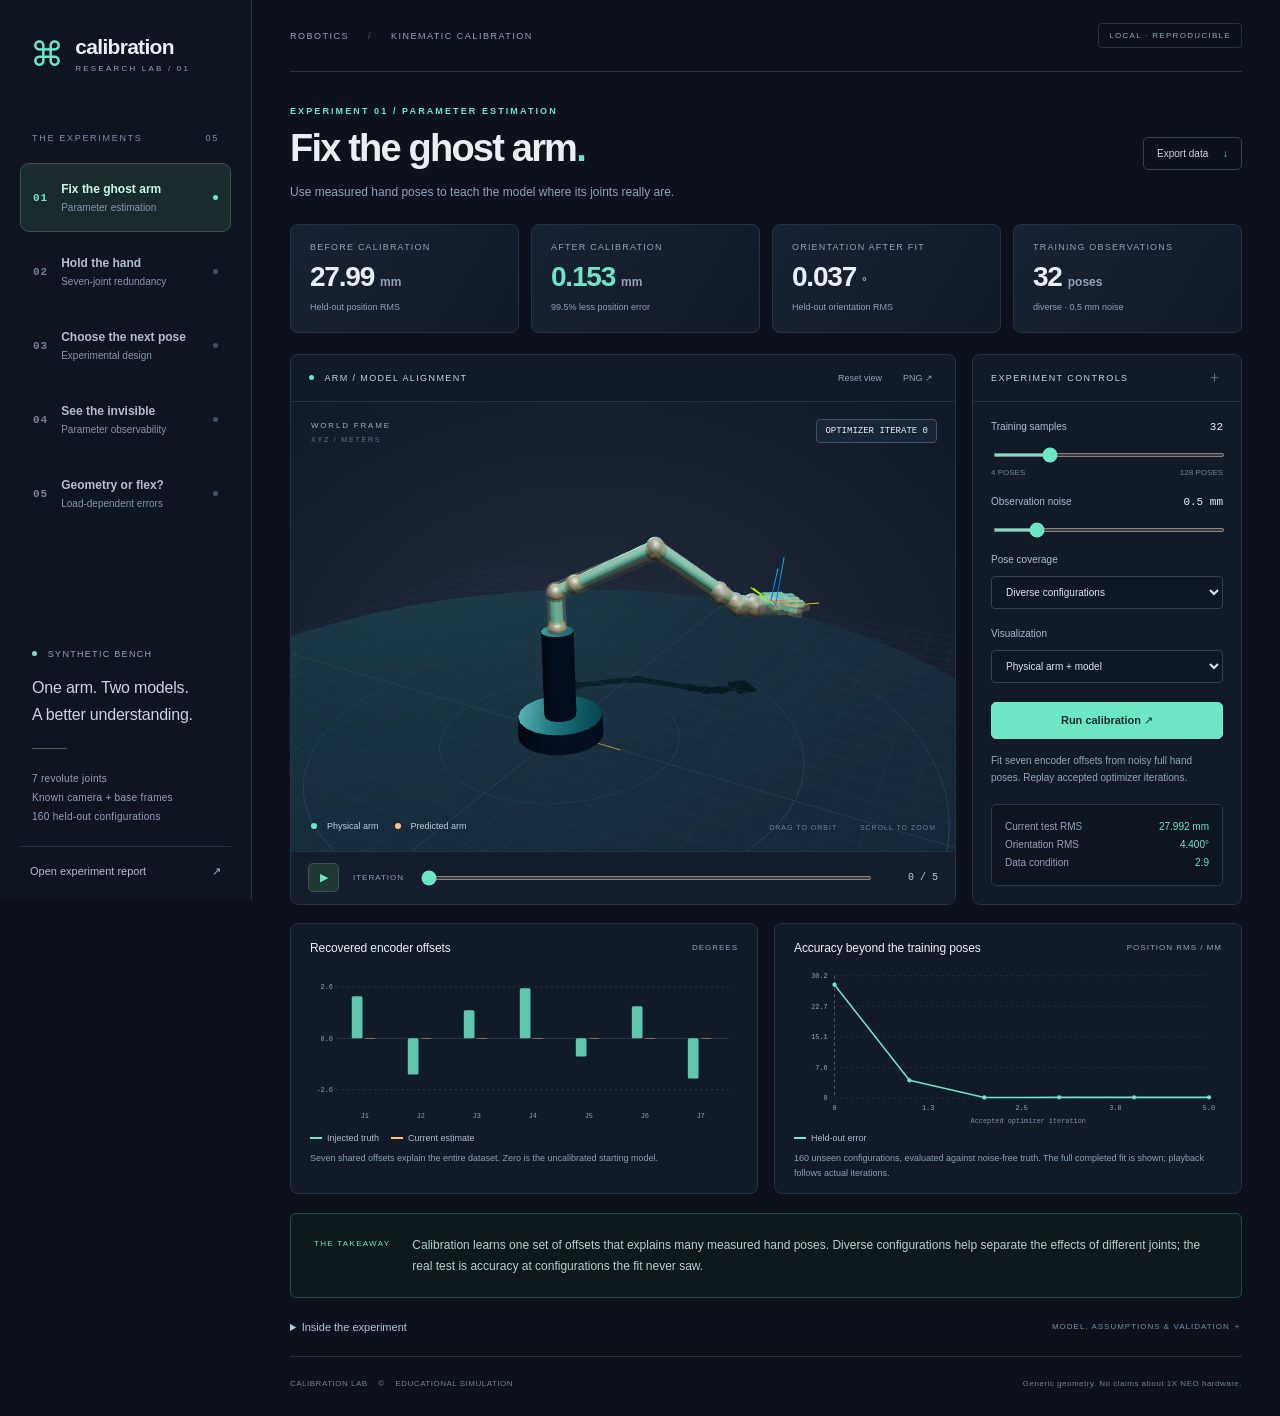
==== web/index.html @ 05b7453a "Build five interactive seven-DOF arm calibration experiments" ====
<!doctype html>
<html lang="en">
<head>
  <meta charset="utf-8">
  <meta name="viewport" content="width=device-width,initial-scale=1">
  <meta name="theme-color" content="#0c111b">
  <title>Calibration Lab · Seven joints, five experiments</title>
  <link rel="stylesheet" href="style.css">
  <script type="importmap">{"imports":{"three":"./vendor/three.module.js"}}</script>
</head>
<body>
  <aside class="sidebar">
    <a class="brand" href="./" aria-label="Calibration Lab home"><span class="brand-mark">⌘</span><span>calibration<span class="brand-sub">RESEARCH LAB / 01</span></span></a>
    <div class="nav-caption">THE EXPERIMENTS <span>05</span></div>
    <nav aria-label="Calibration experiments">
      <button class="nav-item active" data-module="ghost"><span class="nav-number">01</span><span>Fix the ghost arm<small>Parameter estimation</small></span><span class="nav-dot"></span></button>
      <button class="nav-item" data-module="redundancy"><span class="nav-number">02</span><span>Hold the hand<small>Seven-joint redundancy</small></span><span class="nav-dot"></span></button>
      <button class="nav-item" data-module="active"><span class="nav-number">03</span><span>Choose the next pose<small>Experimental design</small></span><span class="nav-dot"></span></button>
      <button class="nav-item" data-module="observability"><span class="nav-number">04</span><span>See the invisible<small>Parameter observability</small></span><span class="nav-dot"></span></button>
      <button class="nav-item" data-module="compliance"><span class="nav-number">05</span><span>Geometry or flex?<small>Load-dependent errors</small></span><span class="nav-dot"></span></button>
    </nav>
    <div class="sidebar-note"><span class="live-dot"></span> SYNTHETIC BENCH<br><p>One arm. Two models.<br>A better understanding.</p><div class="micro-rule"></div><span>7 revolute joints<br>Known camera + base frames<br>160 held-out configurations</span></div>
    <a class="sidebar-link" href="../results/overview.pdf" target="_blank" rel="noopener">Open experiment report <span>↗</span></a>
  </aside>
  <main>
    <header class="topbar"><span>ROBOTICS <span class="slash">/</span> KINEMATIC CALIBRATION</span><span class="tag">LOCAL · REPRODUCIBLE</span></header>
    <section class="intro"><div><div class="eyebrow" id="eyebrow">EXPERIMENT 01 / PARAMETER ESTIMATION</div><h1 id="title">Fix the ghost arm<span>.</span></h1><p id="subtitle">Use measured hand poses to teach the model where its joints really are.</p></div><button id="export-data" class="secondary">Export data <span>↓</span></button></section>
    <div id="status" role="status" aria-live="polite">Loading numerical experiments…</div>
    <section class="metrics" id="metrics" aria-label="Experiment results"></section>
    <div class="workbench">
      <section class="viewport-panel">
        <div class="panel-heading"><span><span class="live-dot"></span> <span id="scene-title">ARM / MODEL ALIGNMENT</span></span><div class="scene-actions"><button id="reset-view" title="Reset camera">Reset view</button><button id="snapshot" title="Download the 3D view as PNG">PNG ↗</button></div></div>
        <div id="viewport" aria-label="Interactive three-dimensional robot arm. Drag to orbit, scroll to zoom."><div class="view-label">WORLD FRAME <span>XYZ / METERS</span></div><div id="scene-badge" class="scene-badge">POSE OBSERVATION</div><div id="scene-detail"></div><div class="scene-legend"><span><i class="swatch cyan"></i><span id="truth-label">Physical arm</span></span><span><i class="swatch amber"></i><span id="estimate-label">Predicted arm</span></span></div><div class="orbit-hint">DRAG TO ORBIT <span>·</span> SCROLL TO ZOOM</div><div id="render-error" hidden></div></div>
        <div class="transport"><button id="play" aria-label="Play experiment animation">▶</button><label for="timeline" id="timeline-label">ITERATION</label><input id="timeline" type="range" min="0" max="5" value="0" aria-label="Animation frame"><output id="frame-label">0 / 5</output></div>
      </section>
      <aside class="control-panel"><div class="panel-heading">EXPERIMENT CONTROLS <span class="small-cross">＋</span></div><div id="controls"></div><div class="frame-readout" id="frame-readout"></div></aside>
    </div>
    <section class="charts"><article class="chart-card"><div class="chart-heading"><h2 id="chart-one-title"></h2><span id="chart-one-unit"></span></div><div id="chart-one"></div><p class="chart-caption" id="chart-one-caption"></p></article><article class="chart-card"><div class="chart-heading"><h2 id="chart-two-title"></h2><span id="chart-two-unit"></span></div><div id="chart-two"></div><p class="chart-caption" id="chart-two-caption"></p></article></section>
    <section class="insight"><span>THE TAKEAWAY</span><p id="takeaway"></p></section>
    <details class="method"><summary>Inside the experiment <span>MODEL, ASSUMPTIONS & VALIDATION ＋</span></summary><div id="method"></div></details>
    <footer><span>CALIBRATION LAB <b>©</b> EDUCATIONAL SIMULATION</span><span>Generic geometry. No claims about 1X NEO hardware.</span></footer>
  </main>
  <script type="module" src="app.js"></script>
</body>
</html>
---- web/style.css ----
:root{color-scheme:dark;--bg:#0c111b;--panel:#111a27;--panel2:#151f2e;--line:#263244;--ink:#e9eff7;--muted:#91a2b9;--teal:#6de6c5;--amber:#ffc180;--purple:#b0a4fa;--red:#f594b0;font-family:Inter,"Segoe UI",Arial,sans-serif;font-synthesis:none}
*{box-sizing:border-box}body{margin:0;background:var(--bg);color:var(--ink);font-size:14px}button,input,select{font:inherit}button,a,input,select{-webkit-tap-highlight-color:transparent}button,a{touch-action:manipulation}button{cursor:pointer}button:disabled{opacity:.45;cursor:wait}button:focus-visible,a:focus-visible,summary:focus-visible,input:focus-visible,select:focus-visible{outline:2px solid var(--teal);outline-offset:4px}a{color:inherit;text-decoration:none}.sidebar{position:fixed;inset:0 auto 0 0;width:252px;padding:34px 20px 22px;border-right:1px solid var(--line);background:#0e1520;display:flex;flex-direction:column;z-index:10}.brand{display:flex;gap:12px;align-items:center;font-weight:650;font-size:21px;letter-spacing:-.7px;padding:0 10px}.brand-mark{color:var(--teal);font-size:34px;font-weight:400}.brand-sub{display:block;font-size:8px;color:var(--muted);letter-spacing:2.2px;font-weight:500;margin-top:5px}.nav-caption{font-size:9px;letter-spacing:1.7px;color:#7b8da6;margin:59px 12px 15px;display:flex;justify-content:space-between}.nav-item{display:flex;width:100%;align-items:center;text-align:left;gap:13px;padding:18px 12px;margin:5px 0;background:transparent;border:1px solid transparent;color:#b0bed0;border-radius:9px;font-size:12px;font-weight:600}.nav-item:hover{background:#162131}.nav-item.active{background:#1a2b2d;color:#c9f9e9;border-color:#35544b}.nav-number{font-size:11px;letter-spacing:1px;color:#718298;font-family:monospace}.active .nav-number{color:var(--teal)}.nav-item small{display:block;font-size:10px;font-weight:400;margin-top:6px;color:#8396ad}.nav-dot{width:5px;height:5px;background:#3d5263;border-radius:50%;margin-left:auto;flex-shrink:0}.active .nav-dot{background:var(--teal);box-shadow:0 0 10px #6de6c533}.sidebar-note{margin:auto 12px 20px;padding-top:40px;font-size:9px;letter-spacing:1.3px;color:var(--muted)}.sidebar-note p{color:#c7d4e2;font-size:16px;line-height:1.7;letter-spacing:-.2px;margin-top:15px}.sidebar-note>span:last-child{line-height:1.9;letter-spacing:.3px;font-size:10px}.micro-rule{width:35px;height:1px;background:#3e665b;margin:20px 0}.sidebar-link{border-top:1px solid var(--line);padding:18px 10px 0;font-size:11px;color:#b0bed0;display:flex;justify-content:space-between}main{margin-left:252px;padding:0 38px;max-width:1920px}.topbar{height:72px;display:flex;align-items:center;justify-content:space-between;border-bottom:1px solid var(--line);font-size:9px;letter-spacing:1.5px;color:var(--muted)}.slash{margin:0 15px;color:#536177}.tag{font-size:8px;border:1px solid var(--line);border-radius:4px;padding:7px 10px;letter-spacing:1.3px}.intro{display:flex;align-items:center;justify-content:space-between;gap:18px;padding:34px 0 22px}.eyebrow{font-size:9px;letter-spacing:2.1px;color:var(--teal);font-weight:650}h1{font-size:38px;letter-spacing:-1.8px;line-height:1.15;margin:11px 0 12px;font-weight:600}h1 span{color:var(--teal)}.intro p{color:var(--muted);line-height:1.6;font-size:12px;margin:0}.secondary{background:transparent;border:1px solid #344359;color:#cbd6e5;border-radius:5px;font-size:10px;padding:10px 13px;white-space:nowrap}.secondary span{margin-left:12px;color:var(--teal)}#status{font-size:11px;color:var(--amber);min-height:0;line-height:1.5}#status:not(:empty){margin-bottom:15px;padding:10px 14px;border:1px solid #745638;background:#30261f;border-radius:5px}.metrics{display:grid;grid-template-columns:repeat(4,minmax(0,1fr));gap:12px;margin-bottom:21px}.metric{padding:17px 19px;background:linear-gradient(120deg,#172232,#111a27);border:1px solid var(--line);border-radius:8px;min-height:109px}.metric .label{font-size:9px;text-transform:uppercase;letter-spacing:1.2px;color:var(--muted)}.metric .value{font-size:28px;font-weight:550;letter-spacing:-1.2px;margin-top:10px;line-height:1.1}.metric .value em{font-style:normal;font-size:12px;letter-spacing:0;margin-left:6px;color:var(--muted)}.metric .detail{font-size:9px;color:var(--muted);margin-top:9px}.metric.accent .value{color:var(--teal)}.workbench{display:grid;grid-template-columns:minmax(0,1fr) 270px;gap:16px}.viewport-panel,.control-panel,.chart-card{background:var(--panel);border:1px solid var(--line);border-radius:8px;overflow:hidden}.panel-heading{height:47px;display:flex;align-items:center;justify-content:space-between;padding:0 18px;border-bottom:1px solid var(--line);font-size:9px;color:#c4d2e3;letter-spacing:1.4px}.live-dot{display:inline-block;width:5px;height:5px;background:var(--teal);border-radius:50%;margin-right:7px;vertical-align:1px}.scene-actions{display:flex;gap:13px}.scene-actions button{font-size:9px;border:none;background:none;color:var(--muted);padding:4px}.scene-actions button:hover{color:var(--teal)}#viewport{position:relative;height:386px;background:radial-gradient(ellipse at 45% 60%,#202b3b,#101926);overflow:hidden}#viewport canvas{display:block;width:100%;height:100%;touch-action:none}.view-label{position:absolute;top:19px;left:20px;font-size:8px;letter-spacing:1.8px;color:#98abc3;pointer-events:none}.view-label span{display:block;font-size:7px;color:#5b728c;margin-top:6px}.scene-badge{position:absolute;right:18px;top:17px;padding:6px 8px;background:#1b2b3dbb;border:1px solid #3c5265;border-radius:4px;font-family:monospace;font-size:9px;pointer-events:none}.scene-legend{position:absolute;bottom:20px;left:20px;display:flex;gap:16px;font-size:9px;pointer-events:none;color:#bbcadd}.scene-legend>span{display:flex;align-items:center;gap:5px}.swatch{width:6px;height:6px;border-radius:50%;display:inline-block;margin-right:5px}.cyan{background:var(--teal)}.amber{background:var(--amber)}.purple{background:var(--purple)}.orbit-hint{position:absolute;bottom:20px;right:19px;font-size:7px;letter-spacing:1px;color:#698199;pointer-events:none}.orbit-hint span{margin:0 7px}.transport{display:flex;align-items:center;gap:14px;border-top:1px solid var(--line);height:53px;padding:0 17px;background:#131d2b}.transport button{border:1px solid #3d514f;border-radius:5px;background:#1f3935;color:var(--teal);height:29px;width:31px;font-size:11px}.transport label{font-size:8px;color:var(--muted);letter-spacing:1px;min-width:52px}.transport output{font-family:monospace;font-size:10px;white-space:nowrap;color:#b5c9df;min-width:50px;text-align:right}input[type=range]{accent-color:var(--teal);width:100%;height:4px;cursor:pointer}#timeline{flex:1;min-width:30px}.control-panel .panel-heading{font-size:9px}.small-cross{color:#5c7188;font-size:15px}#controls{padding:19px 18px 0}.field{margin-bottom:19px}.field label{display:flex;justify-content:space-between;font-size:10px;color:#a8bbd0;margin-bottom:11px}.field label output{color:var(--ink);font-family:monospace;font-size:11px}.field select{width:100%;padding:9px 10px;background:#0e1724;border:1px solid #324256;border-radius:4px;font-size:10px;color:#dce5f1}.field .range-ends{display:flex;justify-content:space-between;font-size:8px;color:#6f849e;margin-top:8px}.primary{width:100%;border:1px solid #81e4c8;border-radius:5px;background:var(--teal);color:#132f29;font-size:11px;font-weight:650;padding:11px 12px;margin-top:0}.primary:hover{background:#91efd5}.control-note{font-size:10px;color:#91a6bf;line-height:1.7;margin:13px 0 0}.frame-readout{margin:18px;padding:13px;background:#0c1520;border:1px solid #293b4b;border-radius:5px;font-size:10px;line-height:1.8;color:var(--muted)}.frame-readout strong{color:var(--teal);font-weight:500}.readout-row{display:flex;justify-content:space-between;gap:10px}.charts{display:grid;grid-template-columns:1fr 1fr;gap:16px;margin-top:18px}.chart-card{padding:17px 19px 13px}.chart-heading{display:flex;justify-content:space-between;align-items:center;gap:12px;margin-bottom:10px}.chart-heading h2{font-size:12px;font-weight:500;margin:0;letter-spacing:-.1px}.chart-heading>span{font-size:8px;color:#92a5bc;letter-spacing:1px}.chart-card svg{width:100%;height:auto;display:block;overflow:visible}.chart-caption{font-size:9px;line-height:1.6;color:#8ba0ba;margin:8px 0 0}.chart-legend{display:flex;flex-wrap:wrap;gap:12px;font-size:9px;color:#a9bbcf;margin:8px 0 0}.chart-legend span{display:flex;align-items:center}.chart-legend i{display:inline-block;width:12px;height:2px;margin-right:5px}.insight{display:flex;align-items:flex-start;gap:22px;padding:21px 23px;border:1px solid #284a43;border-radius:6px;background:#11272166;margin-top:19px}.insight>span{font-size:8px;letter-spacing:1.3px;color:var(--teal);white-space:nowrap;padding-top:4px}.insight p{font-size:12px;line-height:1.7;color:#b4d1c7;margin:0}.method{margin:18px 0;color:var(--muted);font-size:11px;border-bottom:1px solid var(--line);padding-bottom:18px}.method summary{cursor:pointer;padding:5px 0;color:#b5c7db}.method summary span{float:right;font-size:8px;letter-spacing:1px;color:#788ea8}.method p{line-height:1.9;max-width:1000px}.method code{background:#182536;padding:3px 6px;border-radius:3px;color:#b5d5ed}.method a{color:var(--teal);text-decoration:underline}footer{display:flex;justify-content:space-between;gap:15px;font-size:8px;color:#6e839c;letter-spacing:.5px;padding:4px 0 26px}footer b{margin:0 8px;font-weight:400}.comparison{width:100%;border-collapse:collapse;font-size:10px;margin:10px 0}.comparison th{text-align:left;font-weight:400;color:#92a5bc;padding:10px 6px;border-bottom:1px solid var(--line)}.comparison td{padding:13px 6px;border-bottom:1px solid #26324477;font-family:monospace}.comparison td:first-child{font-family:inherit;color:#c7d4e5}.comparison tr:last-child td{border:0}#render-error{position:absolute;inset:70px 30px;background:#30261f;color:var(--amber);padding:25px;border:1px solid #745638;border-radius:8px;font-size:13px;line-height:1.7}.hidden{display:none!important}
@media(min-width:1600px){#viewport{height:440px}.workbench{grid-template-columns:minmax(0,1fr) 310px}.control-panel .field{margin-bottom:23px}.intro{padding-top:40px}h1{font-size:44px}}
@media(max-width:1150px){.sidebar{width:218px;padding-left:12px;padding-right:12px}main{margin-left:218px;padding:0 24px}.workbench{grid-template-columns:minmax(0,1fr) 245px}.orbit-hint{display:none}.metric{padding:16px 13px}.metric .value{font-size:24px}.scene-actions{gap:7px}}
@media(max-width:900px){.sidebar{position:relative;width:100%;padding:18px 20px;border-right:0;border-bottom:1px solid var(--line)}.brand{font-size:18px}.brand-mark{font-size:26px}.brand-sub{font-size:7px}.nav-caption,.sidebar-note,.sidebar-link{display:none}.sidebar nav{display:flex;gap:6px;margin-top:15px;overflow-x:auto}.nav-item{min-width:155px;padding:12px 10px;font-size:10px}.nav-item small{font-size:9px}.nav-number{font-size:9px}main{margin-left:0}.topbar{height:52px}.intro{padding-top:26px}h1{font-size:32px}.metrics{gap:8px}.metric .label{font-size:8px}.metric .detail{font-size:8px}.workbench{grid-template-columns:minmax(0,1fr) 240px}#viewport{height:360px}}
@media(max-width:650px){main{padding:0 16px}.topbar{font-size:7px;letter-spacing:1px}.tag{font-size:7px;padding:6px}.intro{align-items:flex-start}.intro p{font-size:11px}.intro .secondary{font-size:8px;padding:8px;margin-top:25px}.eyebrow{font-size:8px;letter-spacing:1.4px}h1{font-size:28px;letter-spacing:-1px}.metrics{grid-template-columns:1fr 1fr}.metric{min-height:100px}.workbench{grid-template-columns:1fr}.control-panel{display:grid;grid-template-columns:1fr 1fr}.control-panel .panel-heading{grid-column:1/-1}.frame-readout{align-self:start;margin-left:5px}#controls{padding-top:16px}.charts{grid-template-columns:1fr}.insight{display:block;padding:18px}.insight p{margin-top:10px}.method summary span{display:none}footer{display:block;line-height:2}footer span{display:block}.chart-card{padding:16px}.transport{gap:10px}.scene-legend{gap:10px}#viewport{height:350px}}
@media(prefers-reduced-motion:reduce){*{scroll-behavior:auto!important}}
.viewport-panel{display:flex;flex-direction:column}.viewport-panel .panel-heading,.transport{flex-shrink:0}#viewport{flex:1 1 386px;min-height:386px}#scene-detail{position:absolute;right:17px;top:60px;pointer-events:none}.color-scale{width:147px;padding:10px;background:#101c2bcc;border:1px solid #33465d;border-radius:4px;font-size:7px;letter-spacing:.6px;color:#a3bad1}.color-scale>div{height:5px;margin:9px 0 6px;background:linear-gradient(90deg,#52d2b1,#fb956d);border-radius:2px}.color-scale span{font-family:monospace;font-size:9px}.color-scale span:last-child{float:right}.drift-inset{width:155px;padding:10px;background:#101c2bd9;border:1px solid #33465d;border-radius:5px;font-size:7px;letter-spacing:.8px;color:#a3bad1}.drift-inset svg{display:block;width:100%;margin-top:5px}
@media(min-width:1600px){#viewport{min-height:440px}}
@media(max-width:900px){#viewport{min-height:360px}}
@media(max-width:650px){#viewport{min-height:350px;flex-basis:350px}.drift-inset{width:110px}.color-scale{width:125px}#scene-detail{top:63px}}
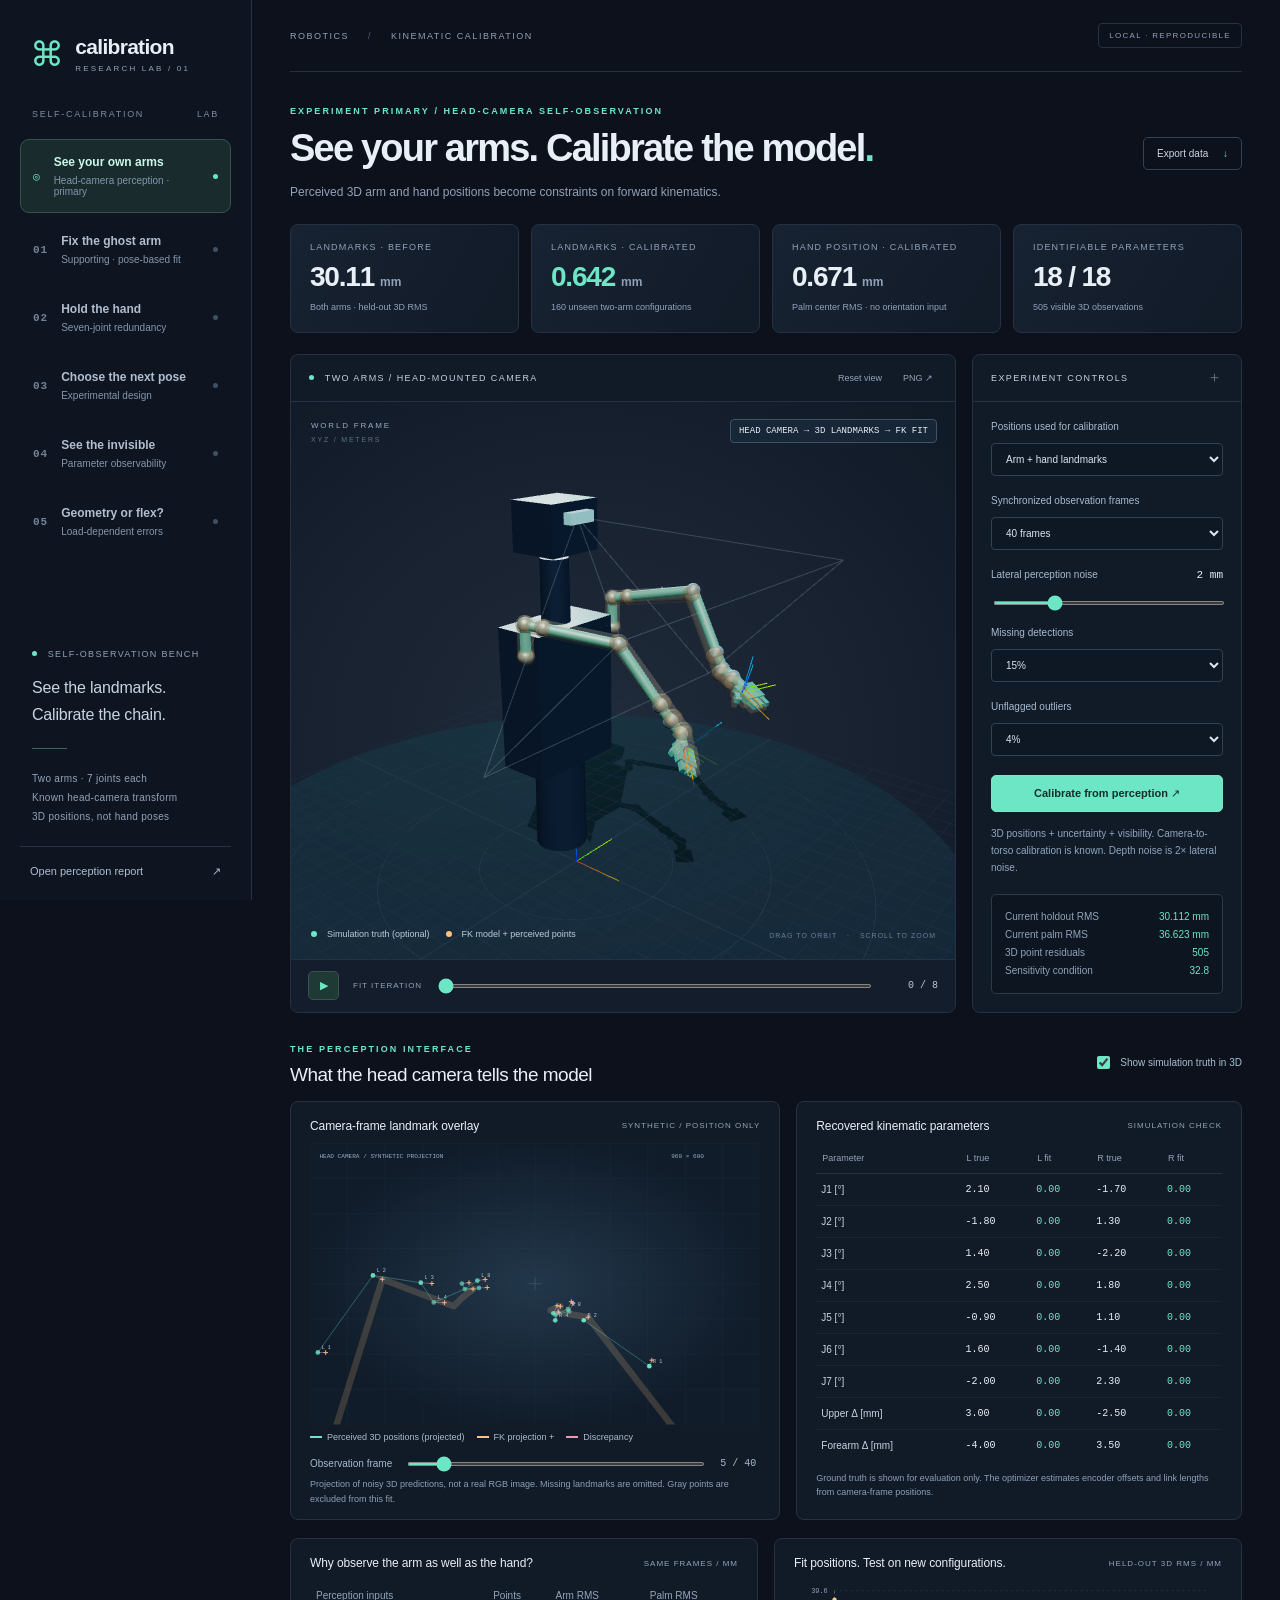
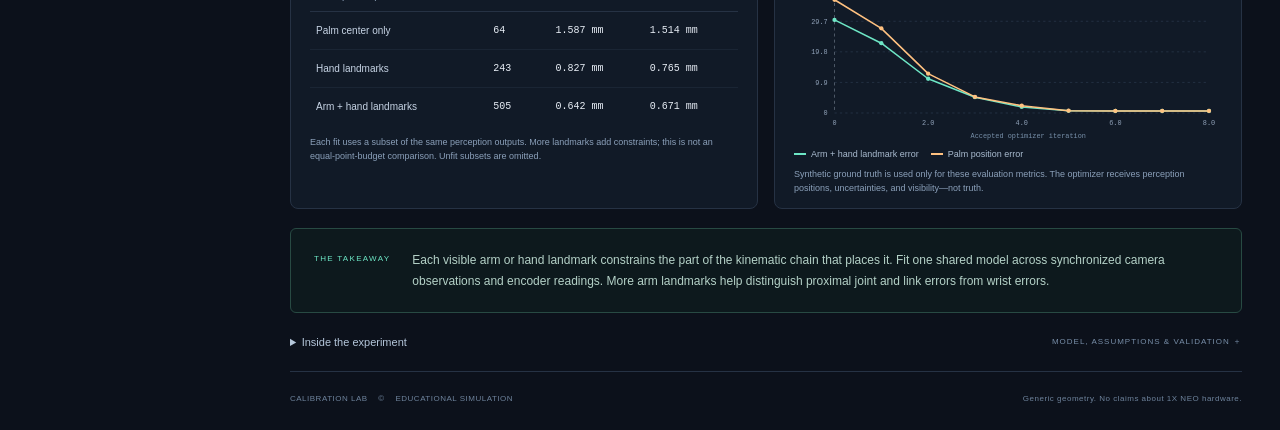
==== commit 02e272b7: "Prioritize head-camera self-observation for both-arm FK calibration" ====
--- a/web/index.html
+++ b/web/index.html
@@ -4,27 +4,28 @@
   <meta charset="utf-8">
   <meta name="viewport" content="width=device-width,initial-scale=1">
   <meta name="theme-color" content="#0c111b">
-  <title>Calibration Lab · Seven joints, five experiments</title>
+  <title>Calibration Lab · Head-camera self-observation</title>
   <link rel="stylesheet" href="style.css">
   <script type="importmap">{"imports":{"three":"./vendor/three.module.js"}}</script>
 </head>
 <body>
   <aside class="sidebar">
     <a class="brand" href="./" aria-label="Calibration Lab home"><span class="brand-mark">⌘</span><span>calibration<span class="brand-sub">RESEARCH LAB / 01</span></span></a>
-    <div class="nav-caption">THE EXPERIMENTS <span>05</span></div>
+    <div class="nav-caption">SELF-CALIBRATION <span>LAB</span></div>
     <nav aria-label="Calibration experiments">
-      <button class="nav-item active" data-module="ghost"><span class="nav-number">01</span><span>Fix the ghost arm<small>Parameter estimation</small></span><span class="nav-dot"></span></button>
+      <button class="nav-item active" data-module="selfvision"><span class="nav-number">◎</span><span>See your own arms<small>Head-camera perception · primary</small></span><span class="nav-dot"></span></button>
+      <button class="nav-item" data-module="ghost"><span class="nav-number">01</span><span>Fix the ghost arm<small>Supporting · pose-based fit</small></span><span class="nav-dot"></span></button>
       <button class="nav-item" data-module="redundancy"><span class="nav-number">02</span><span>Hold the hand<small>Seven-joint redundancy</small></span><span class="nav-dot"></span></button>
       <button class="nav-item" data-module="active"><span class="nav-number">03</span><span>Choose the next pose<small>Experimental design</small></span><span class="nav-dot"></span></button>
       <button class="nav-item" data-module="observability"><span class="nav-number">04</span><span>See the invisible<small>Parameter observability</small></span><span class="nav-dot"></span></button>
       <button class="nav-item" data-module="compliance"><span class="nav-number">05</span><span>Geometry or flex?<small>Load-dependent errors</small></span><span class="nav-dot"></span></button>
     </nav>
-    <div class="sidebar-note"><span class="live-dot"></span> SYNTHETIC BENCH<br><p>One arm. Two models.<br>A better understanding.</p><div class="micro-rule"></div><span>7 revolute joints<br>Known camera + base frames<br>160 held-out configurations</span></div>
-    <a class="sidebar-link" href="../results/overview.pdf" target="_blank" rel="noopener">Open experiment report <span>↗</span></a>
+    <div class="sidebar-note"><span class="live-dot"></span> SELF-OBSERVATION BENCH<br><p>See the landmarks.<br>Calibrate the chain.</p><div class="micro-rule"></div><span>Two arms · 7 joints each<br>Known head-camera transform<br>3D positions, not hand poses</span></div>
+    <a class="sidebar-link" href="../results/self-observation.pdf" target="_blank" rel="noopener">Open perception report <span>↗</span></a>
   </aside>
   <main>
     <header class="topbar"><span>ROBOTICS <span class="slash">/</span> KINEMATIC CALIBRATION</span><span class="tag">LOCAL · REPRODUCIBLE</span></header>
-    <section class="intro"><div><div class="eyebrow" id="eyebrow">EXPERIMENT 01 / PARAMETER ESTIMATION</div><h1 id="title">Fix the ghost arm<span>.</span></h1><p id="subtitle">Use measured hand poses to teach the model where its joints really are.</p></div><button id="export-data" class="secondary">Export data <span>↓</span></button></section>
+    <section class="intro"><div><div class="eyebrow" id="eyebrow">PRIMARY / HEAD-CAMERA SELF-OBSERVATION</div><h1 id="title">See your arms. Calibrate the model<span>.</span></h1><p id="subtitle">Perceived 3D arm and hand positions become constraints on forward kinematics.</p></div><button id="export-data" class="secondary">Export data <span>↓</span></button></section>
     <div id="status" role="status" aria-live="polite">Loading numerical experiments…</div>
     <section class="metrics" id="metrics" aria-label="Experiment results"></section>
     <div class="workbench">
@@ -35,6 +36,10 @@
       </section>
       <aside class="control-panel"><div class="panel-heading">EXPERIMENT CONTROLS <span class="small-cross">＋</span></div><div id="controls"></div><div class="frame-readout" id="frame-readout"></div></aside>
     </div>
+    <section id="perception-panel" hidden>
+      <div class="perception-toolbar"><div><span class="eyebrow">THE PERCEPTION INTERFACE</span><h2>What the head camera tells the model</h2></div><label class="truth-toggle"><input id="show-truth" type="checkbox" checked> Show simulation truth in 3D</label></div>
+      <div class="perception-grid"><article class="chart-card"><div class="chart-heading"><h2>Camera-frame landmark overlay</h2><span>SYNTHETIC / POSITION ONLY</span></div><div id="camera-overlay"></div><div class="observation-selector"><label for="observation-frame">Observation frame</label><input type="range" id="observation-frame" min="0" max="39" value="0"><output id="observation-value">1 / 40</output></div><p class="chart-caption">Projection of noisy 3D predictions, not a real RGB image. Missing landmarks are omitted. Gray points are excluded from this fit.</p></article><article class="chart-card"><div class="chart-heading"><h2>Recovered kinematic parameters</h2><span>SIMULATION CHECK</span></div><div id="parameter-table"></div><p class="chart-caption">Ground truth is shown for evaluation only. The optimizer estimates encoder offsets and link lengths from camera-frame positions.</p></article></div>
+    </section>
     <section class="charts"><article class="chart-card"><div class="chart-heading"><h2 id="chart-one-title"></h2><span id="chart-one-unit"></span></div><div id="chart-one"></div><p class="chart-caption" id="chart-one-caption"></p></article><article class="chart-card"><div class="chart-heading"><h2 id="chart-two-title"></h2><span id="chart-two-unit"></span></div><div id="chart-two"></div><p class="chart-caption" id="chart-two-caption"></p></article></section>
     <section class="insight"><span>THE TAKEAWAY</span><p id="takeaway"></p></section>
     <details class="method"><summary>Inside the experiment <span>MODEL, ASSUMPTIONS & VALIDATION ＋</span></summary><div id="method"></div></details>
--- a/web/style.css
+++ b/web/style.css
@@ -9,3 +9,6 @@
 @media(min-width:1600px){#viewport{min-height:440px}}
 @media(max-width:900px){#viewport{min-height:360px}}
 @media(max-width:650px){#viewport{min-height:350px;flex-basis:350px}.drift-inset{width:110px}.color-scale{width:125px}#scene-detail{top:63px}}
+[hidden]{display:none!important}.perception-toolbar{display:flex;align-items:center;justify-content:space-between;gap:16px;margin:26px 0 15px}.perception-toolbar h2{font-size:19px;letter-spacing:-.5px;font-weight:500;margin:9px 0 0}.truth-toggle{font-size:10px;color:#a7bfd1;display:flex;align-items:center;gap:7px}.truth-toggle input{accent-color:var(--teal)}.perception-grid{display:grid;grid-template-columns:1.1fr 1fr;gap:16px}.observation-selector{display:flex;align-items:center;gap:13px;font-size:10px;margin-top:16px;color:#a4bad0}.observation-selector label{white-space:nowrap}.observation-selector output{white-space:nowrap;min-width:40px;font-family:monospace}.parameter-table td{padding:10px 5px;font-size:10px}.parameter-table th{font-size:9px}.fit-value{color:var(--teal)}.sidebar{overflow-y:auto}.nav-caption{margin-top:35px}.nav-item{padding-top:15px;padding-bottom:15px}.sidebar-note{padding-top:25px}.perception-grid .chart-card{min-width:0}
+@media(max-width:1100px){.perception-grid{grid-template-columns:1fr}.parameter-table td{padding:8px}.perception-toolbar{align-items:flex-start}.perception-toolbar h2{font-size:17px}}
+@media(max-width:650px){.perception-toolbar{flex-direction:column}.parameter-table td{font-size:9px;padding:9px 3px}.perception-grid{gap:12px}.observation-selector{font-size:9px;gap:9px}.nav-caption{display:none}}
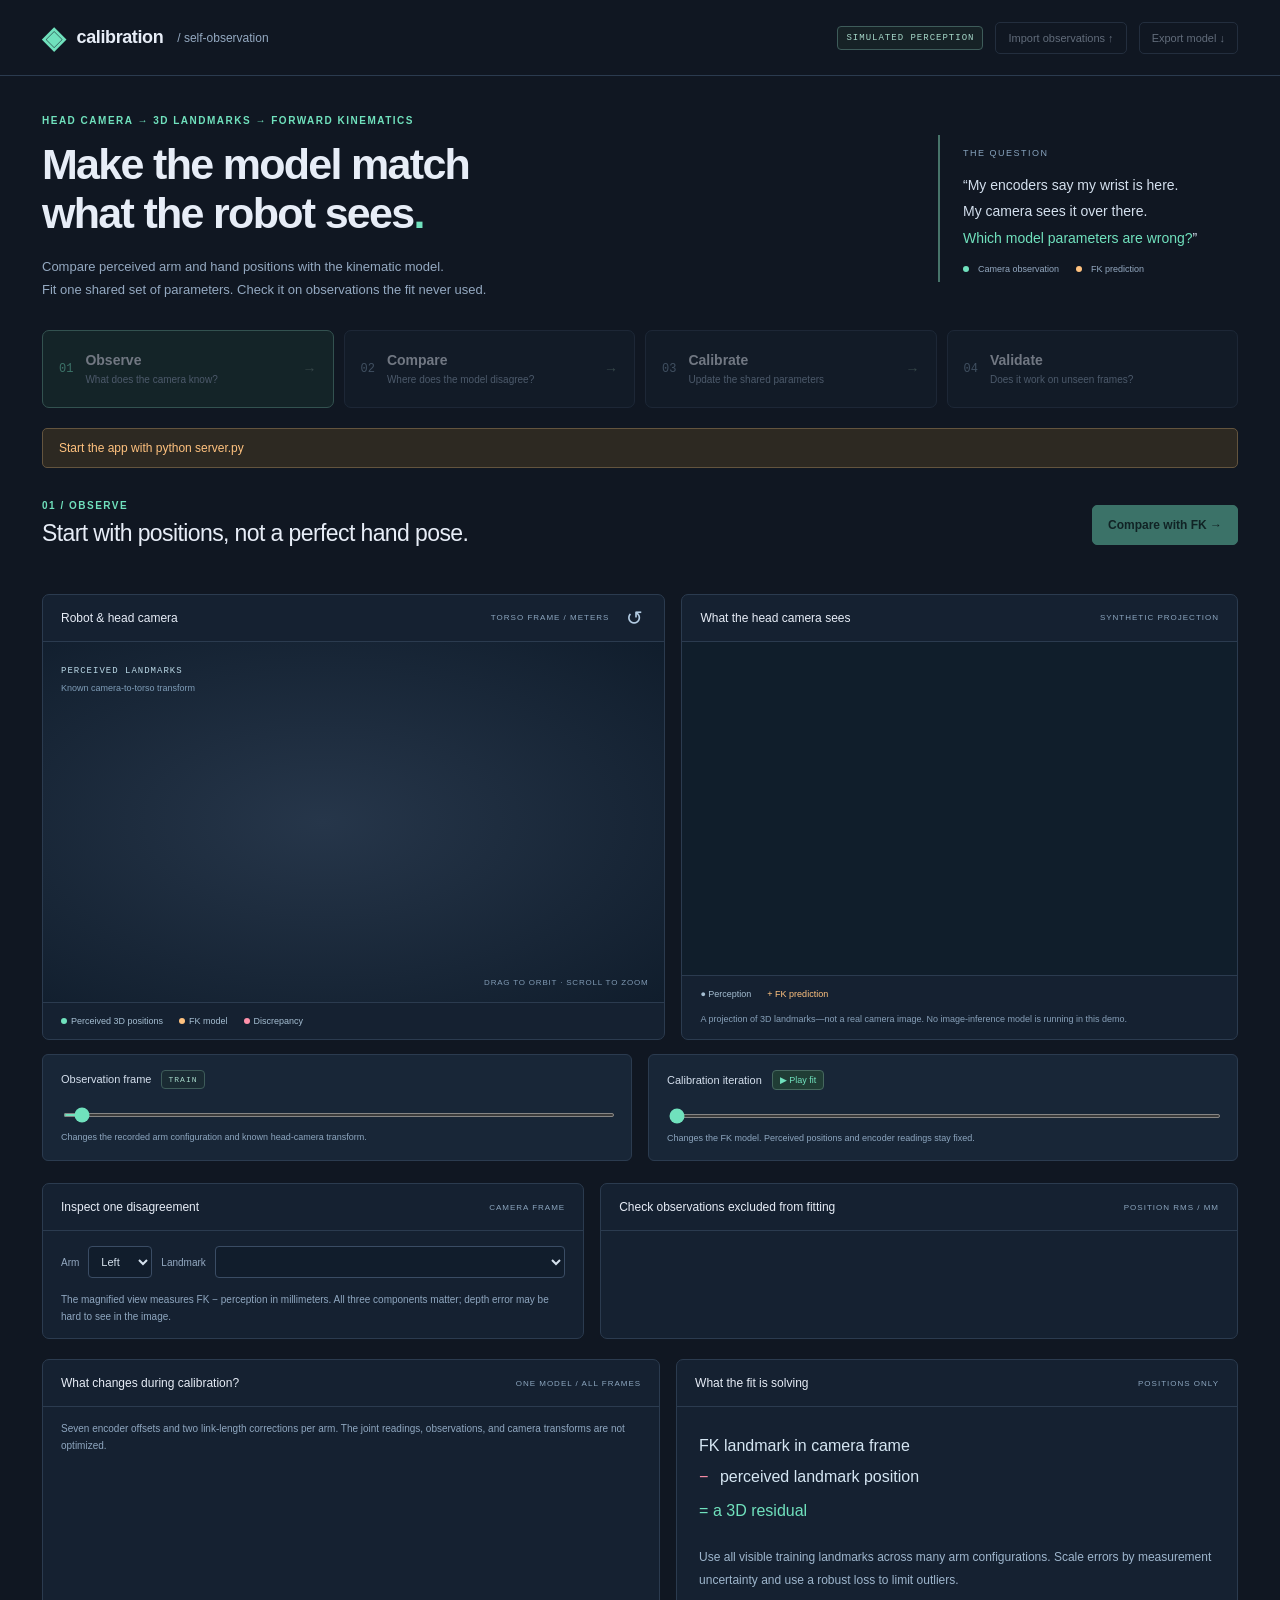
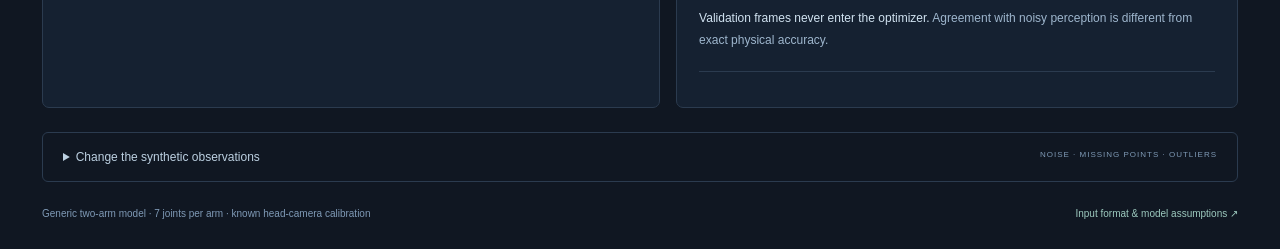
==== commit b6377e49: "Rebuild calibration lab around observe compare calibrate validate" ====
--- a/web/index.html
+++ b/web/index.html
@@ -1,49 +1,39 @@
 <!doctype html>
 <html lang="en">
 <head>
-  <meta charset="utf-8">
-  <meta name="viewport" content="width=device-width,initial-scale=1">
-  <meta name="theme-color" content="#0c111b">
-  <title>Calibration Lab · Head-camera self-observation</title>
+  <meta charset="utf-8"><meta name="viewport" content="width=device-width, initial-scale=1">
+  <meta name="theme-color" content="#101722"><title>Self-calibration · From seeing to knowing</title>
   <link rel="stylesheet" href="style.css">
   <script type="importmap">{"imports":{"three":"./vendor/three.module.js"}}</script>
 </head>
 <body>
-  <aside class="sidebar">
-    <a class="brand" href="./" aria-label="Calibration Lab home"><span class="brand-mark">⌘</span><span>calibration<span class="brand-sub">RESEARCH LAB / 01</span></span></a>
-    <div class="nav-caption">SELF-CALIBRATION <span>LAB</span></div>
-    <nav aria-label="Calibration experiments">
-      <button class="nav-item active" data-module="selfvision"><span class="nav-number">◎</span><span>See your own arms<small>Head-camera perception · primary</small></span><span class="nav-dot"></span></button>
-      <button class="nav-item" data-module="ghost"><span class="nav-number">01</span><span>Fix the ghost arm<small>Supporting · pose-based fit</small></span><span class="nav-dot"></span></button>
-      <button class="nav-item" data-module="redundancy"><span class="nav-number">02</span><span>Hold the hand<small>Seven-joint redundancy</small></span><span class="nav-dot"></span></button>
-      <button class="nav-item" data-module="active"><span class="nav-number">03</span><span>Choose the next pose<small>Experimental design</small></span><span class="nav-dot"></span></button>
-      <button class="nav-item" data-module="observability"><span class="nav-number">04</span><span>See the invisible<small>Parameter observability</small></span><span class="nav-dot"></span></button>
-      <button class="nav-item" data-module="compliance"><span class="nav-number">05</span><span>Geometry or flex?<small>Load-dependent errors</small></span><span class="nav-dot"></span></button>
+  <header class="topbar"><a class="brand" href="./"><span class="brand-icon">◈</span> calibration<span class="brand-light">/ self-observation</span></a><div class="top-actions"><span id="source" class="pill">SIMULATED PERCEPTION</span><button id="import-button" class="quiet">Import observations ↑</button><input id="file-input" type="file" accept=".json,application/json" hidden><button id="export-button" class="quiet">Export model ↓</button></div></header>
+  <main>
+    <section class="intro"><div><div class="eyebrow">HEAD CAMERA → 3D LANDMARKS → FORWARD KINEMATICS</div><h1>Make the model match<br>what the robot sees<span>.</span></h1><p>Compare perceived arm and hand positions with the kinematic model.<br>Fit one shared set of parameters. Check it on observations the fit never used.</p></div><div class="question-card"><span>THE QUESTION</span><p>“My encoders say my wrist is here.<br>My camera sees it over there.<br><strong>Which model parameters are wrong?</strong>”</p><div><i class="dot green"></i> Camera observation <i class="dot amber"></i> FK prediction</div></div></section>
+    <nav class="pipeline" aria-label="Calibration pipeline">
+      <button data-stage="0" class="step active"><span class="step-number">01</span><span><b>Observe</b><small>What does the camera know?</small></span><span class="step-arrow">→</span></button>
+      <button data-stage="1" class="step"><span class="step-number">02</span><span><b>Compare</b><small>Where does the model disagree?</small></span><span class="step-arrow">→</span></button>
+      <button data-stage="2" class="step"><span class="step-number">03</span><span><b>Calibrate</b><small>Update the shared parameters</small></span><span class="step-arrow">→</span></button>
+      <button data-stage="3" class="step"><span class="step-number">04</span><span><b>Validate</b><small>Does it work on unseen frames?</small></span></button>
     </nav>
-    <div class="sidebar-note"><span class="live-dot"></span> SELF-OBSERVATION BENCH<br><p>See the landmarks.<br>Calibrate the chain.</p><div class="micro-rule"></div><span>Two arms · 7 joints each<br>Known head-camera transform<br>3D positions, not hand poses</span></div>
-    <a class="sidebar-link" href="../results/self-observation.pdf" target="_blank" rel="noopener">Open perception report <span>↗</span></a>
-  </aside>
-  <main>
-    <header class="topbar"><span>ROBOTICS <span class="slash">/</span> KINEMATIC CALIBRATION</span><span class="tag">LOCAL · REPRODUCIBLE</span></header>
-    <section class="intro"><div><div class="eyebrow" id="eyebrow">PRIMARY / HEAD-CAMERA SELF-OBSERVATION</div><h1 id="title">See your arms. Calibrate the model<span>.</span></h1><p id="subtitle">Perceived 3D arm and hand positions become constraints on forward kinematics.</p></div><button id="export-data" class="secondary">Export data <span>↓</span></button></section>
-    <div id="status" role="status" aria-live="polite">Loading numerical experiments…</div>
-    <section class="metrics" id="metrics" aria-label="Experiment results"></section>
-    <div class="workbench">
-      <section class="viewport-panel">
-        <div class="panel-heading"><span><span class="live-dot"></span> <span id="scene-title">ARM / MODEL ALIGNMENT</span></span><div class="scene-actions"><button id="reset-view" title="Reset camera">Reset view</button><button id="snapshot" title="Download the 3D view as PNG">PNG ↗</button></div></div>
-        <div id="viewport" aria-label="Interactive three-dimensional robot arm. Drag to orbit, scroll to zoom."><div class="view-label">WORLD FRAME <span>XYZ / METERS</span></div><div id="scene-badge" class="scene-badge">POSE OBSERVATION</div><div id="scene-detail"></div><div class="scene-legend"><span><i class="swatch cyan"></i><span id="truth-label">Physical arm</span></span><span><i class="swatch amber"></i><span id="estimate-label">Predicted arm</span></span></div><div class="orbit-hint">DRAG TO ORBIT <span>·</span> SCROLL TO ZOOM</div><div id="render-error" hidden></div></div>
-        <div class="transport"><button id="play" aria-label="Play experiment animation">▶</button><label for="timeline" id="timeline-label">ITERATION</label><input id="timeline" type="range" min="0" max="5" value="0" aria-label="Animation frame"><output id="frame-label">0 / 5</output></div>
-      </section>
-      <aside class="control-panel"><div class="panel-heading">EXPERIMENT CONTROLS <span class="small-cross">＋</span></div><div id="controls"></div><div class="frame-readout" id="frame-readout"></div></aside>
-    </div>
-    <section id="perception-panel" hidden>
-      <div class="perception-toolbar"><div><span class="eyebrow">THE PERCEPTION INTERFACE</span><h2>What the head camera tells the model</h2></div><label class="truth-toggle"><input id="show-truth" type="checkbox" checked> Show simulation truth in 3D</label></div>
-      <div class="perception-grid"><article class="chart-card"><div class="chart-heading"><h2>Camera-frame landmark overlay</h2><span>SYNTHETIC / POSITION ONLY</span></div><div id="camera-overlay"></div><div class="observation-selector"><label for="observation-frame">Observation frame</label><input type="range" id="observation-frame" min="0" max="39" value="0"><output id="observation-value">1 / 40</output></div><p class="chart-caption">Projection of noisy 3D predictions, not a real RGB image. Missing landmarks are omitted. Gray points are excluded from this fit.</p></article><article class="chart-card"><div class="chart-heading"><h2>Recovered kinematic parameters</h2><span>SIMULATION CHECK</span></div><div id="parameter-table"></div><p class="chart-caption">Ground truth is shown for evaluation only. The optimizer estimates encoder offsets and link lengths from camera-frame positions.</p></article></div>
+    <div id="status" role="status" aria-live="polite">Loading the calibration experiment…</div>
+    <section class="stage-explanation"><div><span id="stage-label" class="eyebrow">01 / OBSERVE</span><h2 id="stage-title">Start with positions, not a perfect hand pose.</h2><p id="stage-description"></p></div><button id="next-stage" class="primary">Compare with FK →</button></section>
+    <section class="metrics" id="metrics" aria-label="Current calibration measurements"></section>
+    <section class="view-grid">
+      <article class="panel robot-panel"><div class="panel-header"><h3>Robot & head camera</h3><div><span class="micro">TORSO FRAME / METERS</span><button id="reset-view" class="icon-button" title="Reset 3D view">↺</button></div></div><div id="robot-view"><div class="scene-overlay"><span id="scene-state">PERCEIVED LANDMARKS</span><small>Known camera-to-torso transform</small></div><div class="orbit-note">DRAG TO ORBIT · SCROLL TO ZOOM</div><div id="webgl-error" hidden></div></div><div class="panel-footer"><span><i class="dot green"></i> Perceived 3D positions</span><span id="fk-legend"><i class="dot amber"></i> FK model</span><span><i class="dot pink"></i> Discrepancy</span></div></article>
+      <article class="panel camera-panel"><div class="panel-header"><h3>What the head camera sees</h3><span id="projection-label" class="micro">SYNTHETIC PROJECTION</span></div><div id="camera-view"></div><div class="panel-footer"><span>● Perception</span><span class="amber-text">+ FK prediction</span><span id="camera-count"></span></div><p class="camera-disclaimer">A projection of 3D landmarks—not a real camera image. No image-inference model is running in this demo.</p></article>
     </section>
-    <section class="charts"><article class="chart-card"><div class="chart-heading"><h2 id="chart-one-title"></h2><span id="chart-one-unit"></span></div><div id="chart-one"></div><p class="chart-caption" id="chart-one-caption"></p></article><article class="chart-card"><div class="chart-heading"><h2 id="chart-two-title"></h2><span id="chart-two-unit"></span></div><div id="chart-two"></div><p class="chart-caption" id="chart-two-caption"></p></article></section>
-    <section class="insight"><span>THE TAKEAWAY</span><p id="takeaway"></p></section>
-    <details class="method"><summary>Inside the experiment <span>MODEL, ASSUMPTIONS & VALIDATION ＋</span></summary><div id="method"></div></details>
-    <footer><span>CALIBRATION LAB <b>©</b> EDUCATIONAL SIMULATION</span><span>Generic geometry. No claims about 1X NEO hardware.</span></footer>
+    <section class="scrubbers">
+      <div class="scrubber"><div class="scrubber-top"><label for="observation">Observation frame</label><span id="split-badge" class="pill">TRAIN</span><output id="observation-value"></output></div><input id="observation" type="range" min="0" max="47" value="1"><p>Changes the recorded arm configuration and known head-camera transform.</p></div>
+      <div class="scrubber"><div class="scrubber-top"><label for="iteration">Calibration iteration</label><button id="play" aria-label="Play actual optimizer iterations">▶ Play fit</button><output id="iteration-value"></output></div><input id="iteration" type="range" min="0" max="10" value="0"><p id="iteration-hint">Changes the FK model. Perceived positions and encoder readings stay fixed.</p></div>
+    </section>
+    <section class="evidence-grid">
+      <article class="panel inspector"><div class="panel-header"><h3>Inspect one disagreement</h3><span class="micro">CAMERA FRAME</span></div><div class="inspector-controls"><label for="arm-select">Arm</label><select id="arm-select"><option value="0">Left</option><option value="1">Right</option></select><label for="landmark-select">Landmark</label><select id="landmark-select"></select></div><div id="residual-inspector"></div><p class="panel-note">The magnified view measures FK − perception in millimeters. All three components matter; depth error may be hard to see in the image.</p></article>
+      <article class="panel"><div class="panel-header"><h3 id="chart-title">Check observations excluded from fitting</h3><span class="micro">POSITION RMS / MM</span></div><div class="chart-container" id="error-chart"></div><p class="panel-note" id="error-caption"></p></article>
+    </section>
+    <section class="fit-details"><article class="panel parameter-panel"><div class="panel-header"><h3>What changes during calibration?</h3><span class="micro">ONE MODEL / ALL FRAMES</span></div><div id="parameters"></div><p class="panel-note">Seven encoder offsets and two link-length corrections per arm. The joint readings, observations, and camera transforms are not optimized.</p></article><article class="panel explanation-panel"><div class="panel-header"><h3>What the fit is solving</h3><span class="micro">POSITIONS ONLY</span></div><div class="equation">FK landmark in camera frame<br><span>−</span> perceived landmark position<br><strong>= a 3D residual</strong></div><p>Use all visible training landmarks across many arm configurations. Scale errors by measurement uncertainty and use a robust loss to limit outliers.</p><p><b>Validation frames never enter the optimizer.</b> Agreement with noisy perception is different from exact physical accuracy.</p><div id="fit-diagnostics"></div></article></section>
+    <details id="data-settings" class="settings"><summary>Change the synthetic observations <span>NOISE · MISSING POINTS · OUTLIERS</span></summary><div class="settings-grid"><label>Recorded frames<select id="frame-count"><option>24</option><option selected>48</option><option>72</option><option>96</option></select></label><label>Lateral noise [mm]<input id="noise" type="number" min="0" max="8" step=".5" value="2"></label><label>Missing detections<select id="missing"><option value="0">0%</option><option value="0.15" selected>15%</option><option value="0.3">30%</option><option value="0.4">40%</option></select></label><label>Unflagged outliers<select id="outliers"><option value="0">0%</option><option value="0.04" selected>4%</option><option value="0.1">10%</option><option value="0.15">15%</option></select></label><button id="run-demo" class="primary">Generate & calibrate →</button></div><p>Depth noise is twice lateral noise, before per-point uncertainty scaling. Visibility uses field of view and random dropout, not a rendered occlusion model. Demo truth is used only for evaluation.</p></details>
+    <footer><span>Generic two-arm model · 7 joints per arm · known head-camera calibration</span><a href="guide.html">Input format & model assumptions ↗</a></footer>
   </main>
   <script type="module" src="app.js"></script>
 </body>
--- a/web/style.css
+++ b/web/style.css
@@ -1,14 +1,5 @@
-:root{color-scheme:dark;--bg:#0c111b;--panel:#111a27;--panel2:#151f2e;--line:#263244;--ink:#e9eff7;--muted:#91a2b9;--teal:#6de6c5;--amber:#ffc180;--purple:#b0a4fa;--red:#f594b0;font-family:Inter,"Segoe UI",Arial,sans-serif;font-synthesis:none}
-*{box-sizing:border-box}body{margin:0;background:var(--bg);color:var(--ink);font-size:14px}button,input,select{font:inherit}button,a,input,select{-webkit-tap-highlight-color:transparent}button,a{touch-action:manipulation}button{cursor:pointer}button:disabled{opacity:.45;cursor:wait}button:focus-visible,a:focus-visible,summary:focus-visible,input:focus-visible,select:focus-visible{outline:2px solid var(--teal);outline-offset:4px}a{color:inherit;text-decoration:none}.sidebar{position:fixed;inset:0 auto 0 0;width:252px;padding:34px 20px 22px;border-right:1px solid var(--line);background:#0e1520;display:flex;flex-direction:column;z-index:10}.brand{display:flex;gap:12px;align-items:center;font-weight:650;font-size:21px;letter-spacing:-.7px;padding:0 10px}.brand-mark{color:var(--teal);font-size:34px;font-weight:400}.brand-sub{display:block;font-size:8px;color:var(--muted);letter-spacing:2.2px;font-weight:500;margin-top:5px}.nav-caption{font-size:9px;letter-spacing:1.7px;color:#7b8da6;margin:59px 12px 15px;display:flex;justify-content:space-between}.nav-item{display:flex;width:100%;align-items:center;text-align:left;gap:13px;padding:18px 12px;margin:5px 0;background:transparent;border:1px solid transparent;color:#b0bed0;border-radius:9px;font-size:12px;font-weight:600}.nav-item:hover{background:#162131}.nav-item.active{background:#1a2b2d;color:#c9f9e9;border-color:#35544b}.nav-number{font-size:11px;letter-spacing:1px;color:#718298;font-family:monospace}.active .nav-number{color:var(--teal)}.nav-item small{display:block;font-size:10px;font-weight:400;margin-top:6px;color:#8396ad}.nav-dot{width:5px;height:5px;background:#3d5263;border-radius:50%;margin-left:auto;flex-shrink:0}.active .nav-dot{background:var(--teal);box-shadow:0 0 10px #6de6c533}.sidebar-note{margin:auto 12px 20px;padding-top:40px;font-size:9px;letter-spacing:1.3px;color:var(--muted)}.sidebar-note p{color:#c7d4e2;font-size:16px;line-height:1.7;letter-spacing:-.2px;margin-top:15px}.sidebar-note>span:last-child{line-height:1.9;letter-spacing:.3px;font-size:10px}.micro-rule{width:35px;height:1px;background:#3e665b;margin:20px 0}.sidebar-link{border-top:1px solid var(--line);padding:18px 10px 0;font-size:11px;color:#b0bed0;display:flex;justify-content:space-between}main{margin-left:252px;padding:0 38px;max-width:1920px}.topbar{height:72px;display:flex;align-items:center;justify-content:space-between;border-bottom:1px solid var(--line);font-size:9px;letter-spacing:1.5px;color:var(--muted)}.slash{margin:0 15px;color:#536177}.tag{font-size:8px;border:1px solid var(--line);border-radius:4px;padding:7px 10px;letter-spacing:1.3px}.intro{display:flex;align-items:center;justify-content:space-between;gap:18px;padding:34px 0 22px}.eyebrow{font-size:9px;letter-spacing:2.1px;color:var(--teal);font-weight:650}h1{font-size:38px;letter-spacing:-1.8px;line-height:1.15;margin:11px 0 12px;font-weight:600}h1 span{color:var(--teal)}.intro p{color:var(--muted);line-height:1.6;font-size:12px;margin:0}.secondary{background:transparent;border:1px solid #344359;color:#cbd6e5;border-radius:5px;font-size:10px;padding:10px 13px;white-space:nowrap}.secondary span{margin-left:12px;color:var(--teal)}#status{font-size:11px;color:var(--amber);min-height:0;line-height:1.5}#status:not(:empty){margin-bottom:15px;padding:10px 14px;border:1px solid #745638;background:#30261f;border-radius:5px}.metrics{display:grid;grid-template-columns:repeat(4,minmax(0,1fr));gap:12px;margin-bottom:21px}.metric{padding:17px 19px;background:linear-gradient(120deg,#172232,#111a27);border:1px solid var(--line);border-radius:8px;min-height:109px}.metric .label{font-size:9px;text-transform:uppercase;letter-spacing:1.2px;color:var(--muted)}.metric .value{font-size:28px;font-weight:550;letter-spacing:-1.2px;margin-top:10px;line-height:1.1}.metric .value em{font-style:normal;font-size:12px;letter-spacing:0;margin-left:6px;color:var(--muted)}.metric .detail{font-size:9px;color:var(--muted);margin-top:9px}.metric.accent .value{color:var(--teal)}.workbench{display:grid;grid-template-columns:minmax(0,1fr) 270px;gap:16px}.viewport-panel,.control-panel,.chart-card{background:var(--panel);border:1px solid var(--line);border-radius:8px;overflow:hidden}.panel-heading{height:47px;display:flex;align-items:center;justify-content:space-between;padding:0 18px;border-bottom:1px solid var(--line);font-size:9px;color:#c4d2e3;letter-spacing:1.4px}.live-dot{display:inline-block;width:5px;height:5px;background:var(--teal);border-radius:50%;margin-right:7px;vertical-align:1px}.scene-actions{display:flex;gap:13px}.scene-actions button{font-size:9px;border:none;background:none;color:var(--muted);padding:4px}.scene-actions button:hover{color:var(--teal)}#viewport{position:relative;height:386px;background:radial-gradient(ellipse at 45% 60%,#202b3b,#101926);overflow:hidden}#viewport canvas{display:block;width:100%;height:100%;touch-action:none}.view-label{position:absolute;top:19px;left:20px;font-size:8px;letter-spacing:1.8px;color:#98abc3;pointer-events:none}.view-label span{display:block;font-size:7px;color:#5b728c;margin-top:6px}.scene-badge{position:absolute;right:18px;top:17px;padding:6px 8px;background:#1b2b3dbb;border:1px solid #3c5265;border-radius:4px;font-family:monospace;font-size:9px;pointer-events:none}.scene-legend{position:absolute;bottom:20px;left:20px;display:flex;gap:16px;font-size:9px;pointer-events:none;color:#bbcadd}.scene-legend>span{display:flex;align-items:center;gap:5px}.swatch{width:6px;height:6px;border-radius:50%;display:inline-block;margin-right:5px}.cyan{background:var(--teal)}.amber{background:var(--amber)}.purple{background:var(--purple)}.orbit-hint{position:absolute;bottom:20px;right:19px;font-size:7px;letter-spacing:1px;color:#698199;pointer-events:none}.orbit-hint span{margin:0 7px}.transport{display:flex;align-items:center;gap:14px;border-top:1px solid var(--line);height:53px;padding:0 17px;background:#131d2b}.transport button{border:1px solid #3d514f;border-radius:5px;background:#1f3935;color:var(--teal);height:29px;width:31px;font-size:11px}.transport label{font-size:8px;color:var(--muted);letter-spacing:1px;min-width:52px}.transport output{font-family:monospace;font-size:10px;white-space:nowrap;color:#b5c9df;min-width:50px;text-align:right}input[type=range]{accent-color:var(--teal);width:100%;height:4px;cursor:pointer}#timeline{flex:1;min-width:30px}.control-panel .panel-heading{font-size:9px}.small-cross{color:#5c7188;font-size:15px}#controls{padding:19px 18px 0}.field{margin-bottom:19px}.field label{display:flex;justify-content:space-between;font-size:10px;color:#a8bbd0;margin-bottom:11px}.field label output{color:var(--ink);font-family:monospace;font-size:11px}.field select{width:100%;padding:9px 10px;background:#0e1724;border:1px solid #324256;border-radius:4px;font-size:10px;color:#dce5f1}.field .range-ends{display:flex;justify-content:space-between;font-size:8px;color:#6f849e;margin-top:8px}.primary{width:100%;border:1px solid #81e4c8;border-radius:5px;background:var(--teal);color:#132f29;font-size:11px;font-weight:650;padding:11px 12px;margin-top:0}.primary:hover{background:#91efd5}.control-note{font-size:10px;color:#91a6bf;line-height:1.7;margin:13px 0 0}.frame-readout{margin:18px;padding:13px;background:#0c1520;border:1px solid #293b4b;border-radius:5px;font-size:10px;line-height:1.8;color:var(--muted)}.frame-readout strong{color:var(--teal);font-weight:500}.readout-row{display:flex;justify-content:space-between;gap:10px}.charts{display:grid;grid-template-columns:1fr 1fr;gap:16px;margin-top:18px}.chart-card{padding:17px 19px 13px}.chart-heading{display:flex;justify-content:space-between;align-items:center;gap:12px;margin-bottom:10px}.chart-heading h2{font-size:12px;font-weight:500;margin:0;letter-spacing:-.1px}.chart-heading>span{font-size:8px;color:#92a5bc;letter-spacing:1px}.chart-card svg{width:100%;height:auto;display:block;overflow:visible}.chart-caption{font-size:9px;line-height:1.6;color:#8ba0ba;margin:8px 0 0}.chart-legend{display:flex;flex-wrap:wrap;gap:12px;font-size:9px;color:#a9bbcf;margin:8px 0 0}.chart-legend span{display:flex;align-items:center}.chart-legend i{display:inline-block;width:12px;height:2px;margin-right:5px}.insight{display:flex;align-items:flex-start;gap:22px;padding:21px 23px;border:1px solid #284a43;border-radius:6px;background:#11272166;margin-top:19px}.insight>span{font-size:8px;letter-spacing:1.3px;color:var(--teal);white-space:nowrap;padding-top:4px}.insight p{font-size:12px;line-height:1.7;color:#b4d1c7;margin:0}.method{margin:18px 0;color:var(--muted);font-size:11px;border-bottom:1px solid var(--line);padding-bottom:18px}.method summary{cursor:pointer;padding:5px 0;color:#b5c7db}.method summary span{float:right;font-size:8px;letter-spacing:1px;color:#788ea8}.method p{line-height:1.9;max-width:1000px}.method code{background:#182536;padding:3px 6px;border-radius:3px;color:#b5d5ed}.method a{color:var(--teal);text-decoration:underline}footer{display:flex;justify-content:space-between;gap:15px;font-size:8px;color:#6e839c;letter-spacing:.5px;padding:4px 0 26px}footer b{margin:0 8px;font-weight:400}.comparison{width:100%;border-collapse:collapse;font-size:10px;margin:10px 0}.comparison th{text-align:left;font-weight:400;color:#92a5bc;padding:10px 6px;border-bottom:1px solid var(--line)}.comparison td{padding:13px 6px;border-bottom:1px solid #26324477;font-family:monospace}.comparison td:first-child{font-family:inherit;color:#c7d4e5}.comparison tr:last-child td{border:0}#render-error{position:absolute;inset:70px 30px;background:#30261f;color:var(--amber);padding:25px;border:1px solid #745638;border-radius:8px;font-size:13px;line-height:1.7}.hidden{display:none!important}
-@media(min-width:1600px){#viewport{height:440px}.workbench{grid-template-columns:minmax(0,1fr) 310px}.control-panel .field{margin-bottom:23px}.intro{padding-top:40px}h1{font-size:44px}}
-@media(max-width:1150px){.sidebar{width:218px;padding-left:12px;padding-right:12px}main{margin-left:218px;padding:0 24px}.workbench{grid-template-columns:minmax(0,1fr) 245px}.orbit-hint{display:none}.metric{padding:16px 13px}.metric .value{font-size:24px}.scene-actions{gap:7px}}
-@media(max-width:900px){.sidebar{position:relative;width:100%;padding:18px 20px;border-right:0;border-bottom:1px solid var(--line)}.brand{font-size:18px}.brand-mark{font-size:26px}.brand-sub{font-size:7px}.nav-caption,.sidebar-note,.sidebar-link{display:none}.sidebar nav{display:flex;gap:6px;margin-top:15px;overflow-x:auto}.nav-item{min-width:155px;padding:12px 10px;font-size:10px}.nav-item small{font-size:9px}.nav-number{font-size:9px}main{margin-left:0}.topbar{height:52px}.intro{padding-top:26px}h1{font-size:32px}.metrics{gap:8px}.metric .label{font-size:8px}.metric .detail{font-size:8px}.workbench{grid-template-columns:minmax(0,1fr) 240px}#viewport{height:360px}}
-@media(max-width:650px){main{padding:0 16px}.topbar{font-size:7px;letter-spacing:1px}.tag{font-size:7px;padding:6px}.intro{align-items:flex-start}.intro p{font-size:11px}.intro .secondary{font-size:8px;padding:8px;margin-top:25px}.eyebrow{font-size:8px;letter-spacing:1.4px}h1{font-size:28px;letter-spacing:-1px}.metrics{grid-template-columns:1fr 1fr}.metric{min-height:100px}.workbench{grid-template-columns:1fr}.control-panel{display:grid;grid-template-columns:1fr 1fr}.control-panel .panel-heading{grid-column:1/-1}.frame-readout{align-self:start;margin-left:5px}#controls{padding-top:16px}.charts{grid-template-columns:1fr}.insight{display:block;padding:18px}.insight p{margin-top:10px}.method summary span{display:none}footer{display:block;line-height:2}footer span{display:block}.chart-card{padding:16px}.transport{gap:10px}.scene-legend{gap:10px}#viewport{height:350px}}
-@media(prefers-reduced-motion:reduce){*{scroll-behavior:auto!important}}
-.viewport-panel{display:flex;flex-direction:column}.viewport-panel .panel-heading,.transport{flex-shrink:0}#viewport{flex:1 1 386px;min-height:386px}#scene-detail{position:absolute;right:17px;top:60px;pointer-events:none}.color-scale{width:147px;padding:10px;background:#101c2bcc;border:1px solid #33465d;border-radius:4px;font-size:7px;letter-spacing:.6px;color:#a3bad1}.color-scale>div{height:5px;margin:9px 0 6px;background:linear-gradient(90deg,#52d2b1,#fb956d);border-radius:2px}.color-scale span{font-family:monospace;font-size:9px}.color-scale span:last-child{float:right}.drift-inset{width:155px;padding:10px;background:#101c2bd9;border:1px solid #33465d;border-radius:5px;font-size:7px;letter-spacing:.8px;color:#a3bad1}.drift-inset svg{display:block;width:100%;margin-top:5px}
-@media(min-width:1600px){#viewport{min-height:440px}}
-@media(max-width:900px){#viewport{min-height:360px}}
-@media(max-width:650px){#viewport{min-height:350px;flex-basis:350px}.drift-inset{width:110px}.color-scale{width:125px}#scene-detail{top:63px}}
-[hidden]{display:none!important}.perception-toolbar{display:flex;align-items:center;justify-content:space-between;gap:16px;margin:26px 0 15px}.perception-toolbar h2{font-size:19px;letter-spacing:-.5px;font-weight:500;margin:9px 0 0}.truth-toggle{font-size:10px;color:#a7bfd1;display:flex;align-items:center;gap:7px}.truth-toggle input{accent-color:var(--teal)}.perception-grid{display:grid;grid-template-columns:1.1fr 1fr;gap:16px}.observation-selector{display:flex;align-items:center;gap:13px;font-size:10px;margin-top:16px;color:#a4bad0}.observation-selector label{white-space:nowrap}.observation-selector output{white-space:nowrap;min-width:40px;font-family:monospace}.parameter-table td{padding:10px 5px;font-size:10px}.parameter-table th{font-size:9px}.fit-value{color:var(--teal)}.sidebar{overflow-y:auto}.nav-caption{margin-top:35px}.nav-item{padding-top:15px;padding-bottom:15px}.sidebar-note{padding-top:25px}.perception-grid .chart-card{min-width:0}
-@media(max-width:1100px){.perception-grid{grid-template-columns:1fr}.parameter-table td{padding:8px}.perception-toolbar{align-items:flex-start}.perception-toolbar h2{font-size:17px}}
-@media(max-width:650px){.perception-toolbar{flex-direction:column}.parameter-table td{font-size:9px;padding:9px 3px}.perception-grid{gap:12px}.observation-selector{font-size:9px;gap:9px}.nav-caption{display:none}}
+:root{font-family:Inter,"Segoe UI",Arial,sans-serif;color-scheme:dark;--bg:#101722;--panel:#152131;--line:#2b3b4f;--ink:#e7edf7;--muted:#94a9c1;--green:#70e1bd;--amber:#ffc27f;--pink:#ff91aa;--blue:#8fbfe8}*{box-sizing:border-box}body{margin:0;background:var(--bg);color:var(--ink);font-size:14px}button,input,select{font:inherit}button,a{touch-action:manipulation}button{cursor:pointer}button:disabled{cursor:default;opacity:.45}button:focus-visible,a:focus-visible,input:focus-visible,select:focus-visible,summary:focus-visible{outline:2px solid var(--green);outline-offset:4px}a{color:var(--green);text-decoration:none}[hidden]{display:none!important}.topbar{height:76px;border-bottom:1px solid var(--line);display:flex;align-items:center;justify-content:space-between;gap:18px;padding:0 42px}.brand{color:var(--ink);font-size:18px;font-weight:650;letter-spacing:-.4px;display:flex;align-items:center;gap:9px}.brand-icon{color:var(--green);font-size:30px;margin-right:3px}.brand-light{color:var(--muted);font-size:12px;font-weight:400;margin-left:5px;letter-spacing:0}.top-actions{display:flex;align-items:center;gap:12px}.pill{font-family:monospace;font-size:9px;letter-spacing:1px;border:1px solid #3e5c5a;border-radius:4px;padding:6px 8px;color:#a6d8c9;background:#20322f66;white-space:nowrap}.quiet{padding:9px 12px;border:1px solid #3a4b61;border-radius:5px;background:none;color:#c4d3e6;font-size:11px}.quiet:hover{border-color:var(--green)}main{max-width:1520px;margin:auto;padding:0 42px}.intro{display:flex;justify-content:space-between;gap:30px;padding:39px 0 28px}.eyebrow{font-size:10px;letter-spacing:1.5px;color:var(--green);font-weight:600}h1{font-weight:550;font-size:43px;line-height:1.14;letter-spacing:-1.7px;margin:14px 0 17px}h1 span{color:var(--green)}.intro>div>p{color:var(--muted);font-size:13px;line-height:1.8;margin:0}.question-card{border-left:2px solid #47746a;padding:8px 0 8px 23px;align-self:center;min-width:300px}.question-card>span{font-size:9px;letter-spacing:1.5px;color:#87a3bd}.question-card p{font-size:14px!important;line-height:1.9!important;color:#d4e0ee!important;margin:13px 0!important}.question-card strong{font-weight:500;color:var(--green)}.question-card>div{display:flex;align-items:center;font-size:9px;color:var(--muted);gap:5px}.dot{width:6px;height:6px;display:inline-block;border-radius:50%;flex-shrink:0;margin-right:4px}.green{background:var(--green)}.amber{background:var(--amber);margin-left:12px}.pink{background:var(--pink)}.amber-text{color:var(--amber)}.pipeline{display:grid;grid-template-columns:repeat(4,minmax(0,1fr));gap:10px}.step{display:flex;align-items:center;gap:12px;text-align:left;background:#15212f;border:1px solid #2d3c50;color:var(--ink);border-radius:7px;padding:18px 16px;min-height:78px}.step:hover{border-color:#678577}.step.active{background:#1b3431;border-color:#5e9b88}.step-number{font-family:monospace;color:#7992aa;font-size:12px}.step.active .step-number{color:var(--green)}.step b{font-size:14px;font-weight:550}.step small{display:block;font-size:10px;margin-top:6px;color:var(--muted)}.step-arrow{margin-left:auto;color:#658278}#status:empty{display:none}#status{margin-top:20px;padding:12px 16px;border:1px solid #63543e;color:var(--amber);background:#2d2922;border-radius:5px;font-size:12px}.stage-explanation{display:flex;justify-content:space-between;align-items:center;gap:25px;margin:28px 0 21px}.stage-explanation h2{font-size:23px;font-weight:500;letter-spacing:-.6px;margin:8px 0}.stage-explanation p{font-size:12px;line-height:1.8;color:var(--muted);margin:0;max-width:950px}.primary{border:1px solid var(--green);background:var(--green);color:#123229;font-size:12px;font-weight:600;border-radius:5px;padding:12px 15px;white-space:nowrap}.primary:hover{background:#95edd0}.metrics{display:grid;grid-template-columns:repeat(4,minmax(0,1fr));gap:12px;margin-bottom:18px}.metric{padding:17px 18px;background:linear-gradient(120deg,#1b2a3b,#152131);border:1px solid var(--line);border-radius:7px}.metric-label{font-size:9px;text-transform:uppercase;letter-spacing:1.2px;color:var(--muted)}.metric-value{font-size:28px;font-weight:500;letter-spacing:-.8px;margin:10px 0 7px}.metric-value em{font-size:11px;font-style:normal;letter-spacing:0;color:var(--muted);margin-left:5px}.metric-note{font-size:10px;color:var(--muted);line-height:1.4}.metric.highlight .metric-value{color:var(--green)}.view-grid{display:grid;grid-template-columns:1.12fr 1fr;gap:16px}.panel{background:var(--panel);border:1px solid var(--line);border-radius:7px;overflow:hidden;min-width:0}.panel-header{display:flex;align-items:center;justify-content:space-between;gap:15px;height:47px;padding:0 18px;border-bottom:1px solid var(--line)}.panel-header h3{font-weight:500;font-size:12px;margin:0}.panel-header>div{display:flex;align-items:center;gap:14px}.micro{font-size:8px;letter-spacing:1px;color:#8ca6bf}.icon-button{font-size:20px;padding:0 3px;color:#b3cce3;background:transparent;border:0}.robot-panel{display:flex;flex-direction:column}#robot-view{position:relative;min-height:360px;flex:1;background:radial-gradient(ellipse at 45% 50%,#26364a,#101d2c);overflow:hidden}#robot-view canvas{display:block;width:100%;height:100%;touch-action:none}.scene-overlay{position:absolute;top:18px;left:18px;pointer-events:none;max-width:80%}.scene-overlay>span{font-family:monospace;font-size:9px;letter-spacing:1px;color:#b9d7e5}.scene-overlay small{display:block;font-size:9px;color:#7e9cb7;margin-top:7px}.orbit-note{position:absolute;bottom:15px;right:16px;font-size:8px;color:#809ab4;letter-spacing:.8px;pointer-events:none}#webgl-error{position:absolute;inset:55px 20px 30px;background:#2e2b23;color:var(--amber);font-size:12px;line-height:1.7;padding:20px}.panel-footer{display:flex;align-items:center;gap:16px;font-size:9px;color:#a5bed2;padding:13px 18px;border-top:1px solid var(--line);flex-wrap:wrap}.panel-footer>span{display:flex;align-items:center}.panel-footer .amber{margin-left:0}.camera-panel{display:flex;flex-direction:column}#camera-view{flex:1;display:flex;align-items:center;background:#101e2b;min-height:285px}#camera-view svg{display:block;width:100%;height:auto;max-height:430px}.camera-disclaimer{font-size:9px;line-height:1.6;color:#87a0b9;padding:0 18px 12px;margin:0}.scrubbers{display:grid;grid-template-columns:1fr 1fr;gap:16px;margin-top:14px}.scrubber{padding:15px 18px;background:#182637;border:1px solid var(--line);border-radius:6px}.scrubber-top{display:flex;align-items:center;gap:10px;margin-bottom:15px}.scrubber-top label{font-size:11px;color:#d4dfed}.scrubber output{margin-left:auto;font-family:monospace;font-size:10px;color:var(--green)}.scrubber p{font-size:9px;color:#8da6bf;margin:10px 0 0;line-height:1.6}.scrubber .pill{font-size:8px;padding:4px 6px}.scrubber button{font-size:9px;color:var(--green);border:1px solid #46685f;border-radius:4px;padding:4px 7px;background:#203d35}input[type=range]{width:100%;accent-color:var(--green);height:4px;cursor:pointer}.evidence-grid{display:grid;grid-template-columns:.85fr 1fr;gap:16px;margin-top:22px}.inspector-controls{padding:15px 18px 0;display:flex;align-items:center;gap:9px;font-size:10px;color:var(--muted)}select,input[type=number]{padding:8px;border:1px solid #3a4c64;background:#111d2c;color:#d5e1ed;border-radius:4px;font-size:11px;min-width:0}#landmark-select{flex:1}.panel-note{font-size:10px;line-height:1.7;color:#8fa7c0;margin:0;padding:13px 18px}.inspector-content{display:grid;grid-template-columns:1fr 1fr;align-items:center;gap:12px;padding:15px 18px 0}.residual-stat{font-size:25px;color:var(--pink);letter-spacing:-.6px}.residual-stat small{font-size:11px;color:var(--muted)}.residual-coords{font-family:monospace;font-size:10px;line-height:2.1;margin-top:10px;color:#a5b9d0}.residual-coords span{display:flex;justify-content:space-between}.residual-coords b{font-weight:400;color:#dde9f4}.empty-state{font-size:12px;line-height:1.8;color:var(--muted);padding:30px 18px}.chart-container{padding:17px 18px 0}.chart-container svg{width:100%;height:auto;display:block}.chart-legend{display:flex;gap:15px;margin:10px 0 0;font-size:9px;color:#a9bfd6;flex-wrap:wrap}.chart-legend span{display:flex;align-items:center;gap:5px}.chart-legend i{height:2px;width:12px;display:inline-block}.fit-details{display:grid;grid-template-columns:1.1fr 1fr;gap:16px;margin-top:20px}.parameter-table{border-collapse:collapse;width:100%;font-size:10px}.parameter-table th{color:#8eaac3;font-weight:400;text-align:right;padding:13px 12px;border-bottom:1px solid #32445a}.parameter-table td{padding:10px 12px;text-align:right;font-family:monospace;color:#b7cede;border-bottom:1px solid #2a3d5266}.parameter-table td:first-child,.parameter-table th:first-child{text-align:left}.parameter-table td:first-child{font-family:inherit;color:#c9d8e9}.parameter-table td.fit{color:var(--amber)}.parameter-table th:first-child{padding-left:18px}.parameter-table td:first-child{padding-left:18px}.parameter-table tr:last-child td{border:0}.equation{margin:24px 22px 20px;font-size:16px;line-height:1.9;color:#d5e6f3}.equation span{color:var(--pink);margin-right:7px}.equation strong{display:block;font-weight:500;color:var(--green);margin-top:4px}.explanation-panel>p{font-size:12px;line-height:1.85;color:#9eb6cd;margin:16px 22px}.explanation-panel b{font-weight:500;color:#d1e3f1}#fit-diagnostics{border-top:1px solid var(--line);margin:20px 22px;padding-top:15px;font-size:10px;color:#9ab2cb;line-height:1.8}.diagnostic-row{display:flex;justify-content:space-between;gap:10px}.diagnostic-row strong{color:var(--green);font-family:monospace;font-weight:400}.settings{margin:24px 0 0;border:1px solid var(--line);border-radius:6px;padding:17px 20px}.settings summary{cursor:pointer;color:#bcd0e1;font-size:12px}.settings summary span{float:right;font-size:8px;letter-spacing:1px;color:#7f9ab6}.settings-grid{display:grid;grid-template-columns:repeat(4,1fr) auto;gap:15px;align-items:end;margin-top:22px}.settings-grid label{display:flex;flex-direction:column;gap:10px;font-size:10px;color:#a5bed4}.settings>p{font-size:10px;line-height:1.8;color:#8da6bf}.settings input,.settings select{width:100%}.settings .primary{font-size:11px;padding:10px}footer{display:flex;justify-content:space-between;gap:15px;padding:26px 0 30px;font-size:10px;color:#7f9ab6}footer a{color:#9dcabf}
+@media(min-width:1600px){#robot-view{min-height:440px}.intro{padding-top:45px;padding-bottom:33px}h1{font-size:48px}}
+@media(max-width:1100px){.topbar{padding:0 24px}.brand-light{display:none}main{padding:0 24px}.intro{gap:20px}h1{font-size:37px}.question-card{min-width:270px;padding-left:17px}.question-card p{font-size:12px!important}.step{padding:15px 10px;gap:8px}.step small{font-size:9px}.step-arrow{display:none}.metric{padding:15px 12px}.metric-value{font-size:25px}.metric-label{font-size:8px}.view-grid{grid-template-columns:1fr 1fr}.panel-header{padding:0 13px}.panel-header h3{font-size:11px}.panel-header .micro{font-size:7px}.panel-footer{gap:10px;padding:12px;font-size:8px}.evidence-grid{grid-template-columns:1fr 1fr}.settings-grid{grid-template-columns:repeat(4,1fr)}.settings-grid .primary{grid-column:1/-1}.fit-details{grid-template-columns:1fr 1fr}}
+@media(max-width:800px){.topbar{padding:0 18px;height:auto;min-height:72px;flex-wrap:wrap;gap:12px;padding-top:15px;padding-bottom:15px}.top-actions{gap:8px}.top-actions .pill{display:none}main{padding:0 18px}.intro{padding:27px 0 23px}.question-card{display:none}h1{font-size:36px}.pipeline{gap:6px}.step{display:block;padding:12px}.step-number{display:block;margin-bottom:9px;font-size:10px}.step b{font-size:12px}.step small{font-size:9px;line-height:1.5}.stage-explanation h2{font-size:20px}.stage-explanation{gap:15px}.stage-explanation p{font-size:11px}.primary{font-size:11px;padding:11px}.metrics{grid-template-columns:1fr 1fr;gap:9px}.view-grid,.evidence-grid,.fit-details{grid-template-columns:1fr}.panel-header{padding:0 17px}.panel-header h3{font-size:12px}.panel-header .micro{font-size:8px}#robot-view{height:365px;flex-basis:365px}.camera-panel #camera-view{min-height:240px}#camera-view svg{max-height:400px}.scrubbers{gap:10px}.scrubber{padding:13px}.scrubber-top{flex-wrap:wrap;gap:8px}.scrubber p{font-size:9px}.parameter-table td{padding:9px 14px}.settings-grid{grid-template-columns:1fr 1fr}footer{font-size:9px;line-height:1.8}.settings summary span{display:none}}
+@media(max-width:480px){.brand{font-size:16px}.quiet{font-size:10px;padding:8px}.top-actions{width:100%;justify-content:flex-end}.intro .eyebrow{font-size:8px;letter-spacing:1px}h1{font-size:31px;letter-spacing:-1px}.intro>div>p{font-size:11px}.step{padding:11px 8px}.step b{font-size:11px}.step small{font-size:8px}.stage-explanation{flex-direction:column;align-items:stretch}.stage-explanation .primary{align-self:flex-start}.metric-value{font-size:25px}.metric-note{font-size:9px}.metric-label{letter-spacing:.7px}.scrubbers{grid-template-columns:1fr}.scrubber-top{flex-wrap:nowrap}.inspector-controls{gap:6px;font-size:9px}.inspector-controls select{font-size:10px}footer{flex-direction:column;gap:4px}.settings{padding:15px}.panel-header .micro{font-size:7px}.equation{font-size:15px}}
